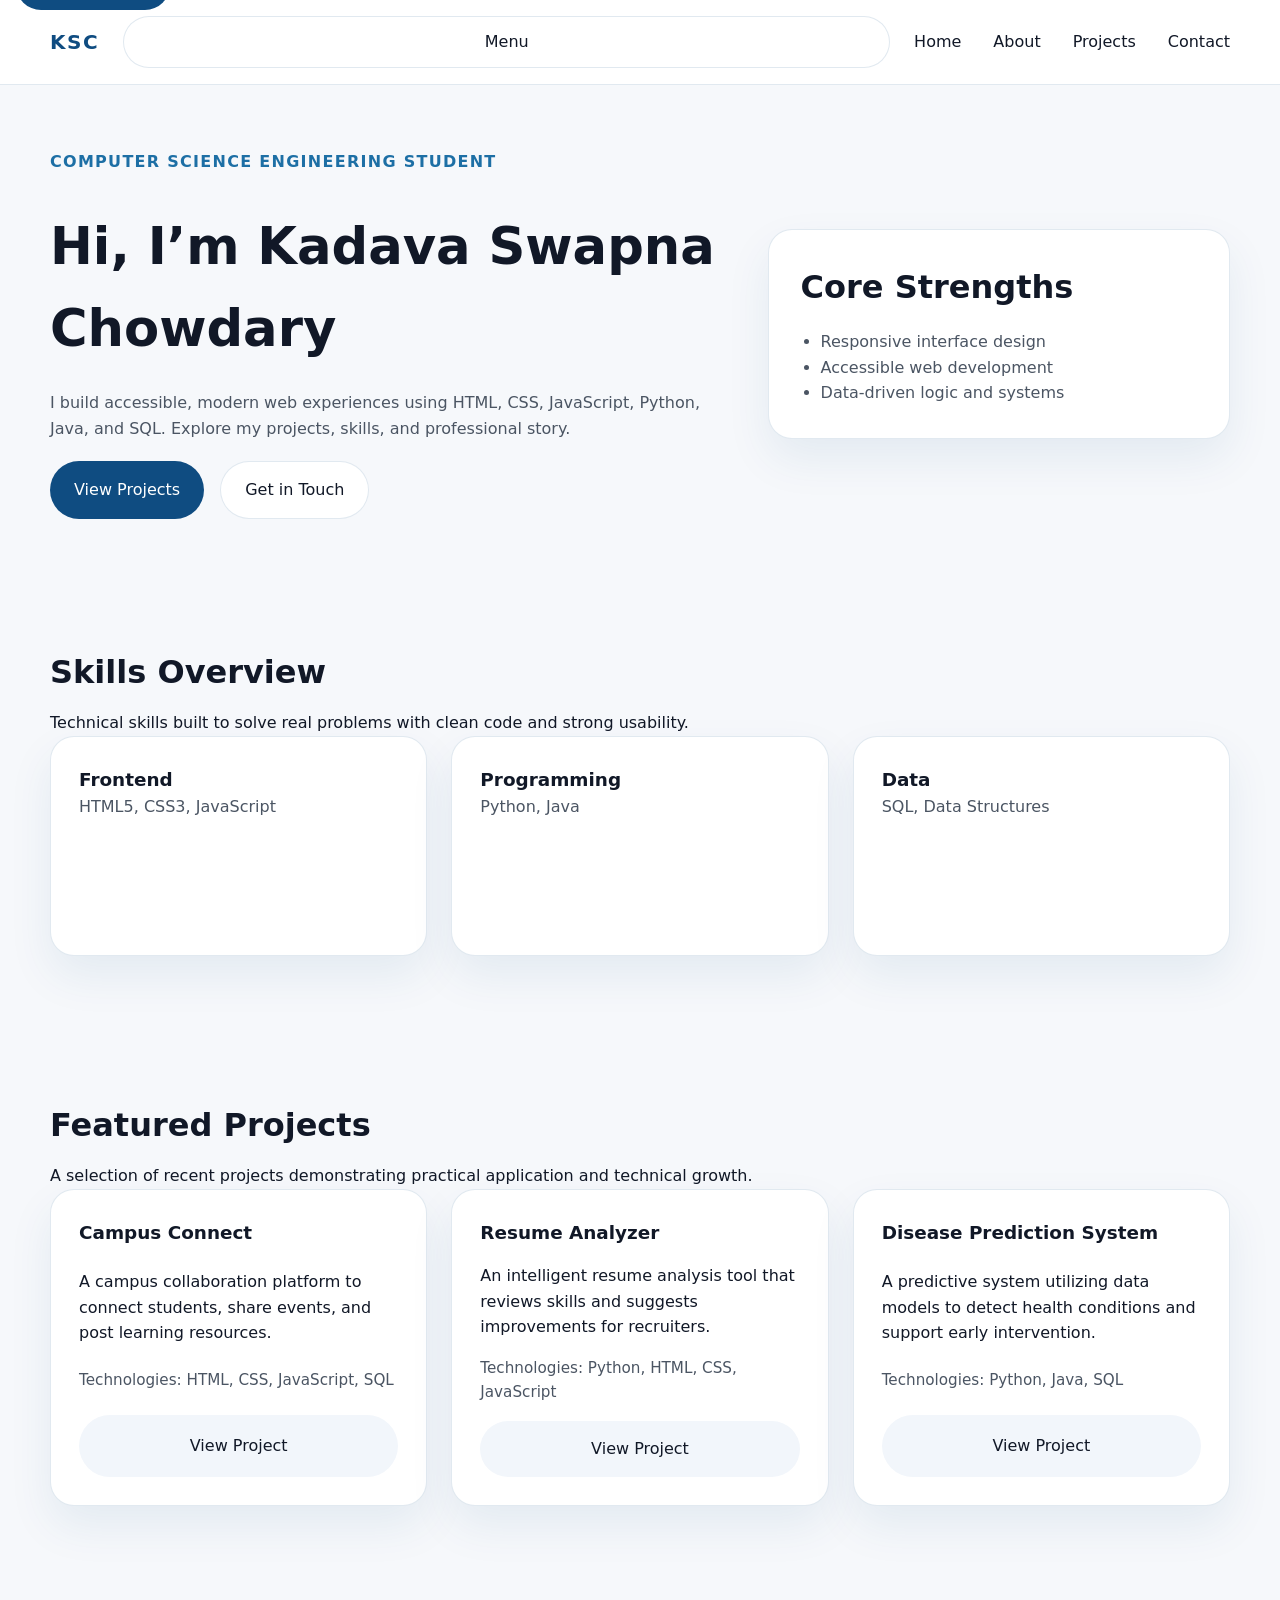
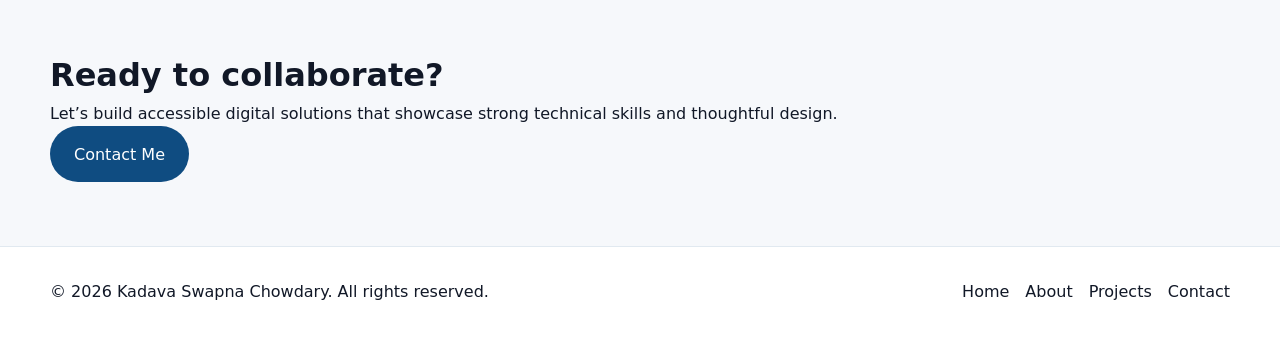
==== index.html @ 7ddf9c13 "Initial portfolio website" ====
<!DOCTYPE html>
<html lang="en">
<head>
  <meta charset="UTF-8">
  <meta http-equiv="X-UA-Compatible" content="IE=edge">
  <meta name="viewport" content="width=device-width, initial-scale=1.0">
  <meta name="description" content="Portfolio of Kadava Swapna Chowdary, a Computer Science Engineering student showcasing projects, skills, and contact information.">
  <meta name="keywords" content="Kadava Swapna Chowdary, portfolio, Computer Science, HTML, CSS, JavaScript, Python, Java, SQL, projects">
  <meta name="author" content="Kadava Swapna Chowdary">
  <meta property="og:title" content="Kadava Swapna Chowdary | Portfolio">
  <meta property="og:description" content="A modern portfolio for a Computer Science Engineering student showcasing skills, projects, and contact details.">
  <meta property="og:type" content="website">
  <meta property="og:url" content="./index.html">
  <meta property="og:image" content="./images/portfolio-preview.png">
  <title>Kadava Swapna Chowdary | Portfolio</title>
  <link rel="stylesheet" href="css/style.css">
</head>
<body>
  <a class="skip-link" href="#main-content">Skip to content</a>
  <header class="site-header" role="banner">
    <div class="container header-inner">
      <a href="index.html" class="brand">KSC</a>
      <button class="nav-toggle" aria-controls="primary-navigation" aria-expanded="false">Menu</button>
      <nav class="primary-navigation" id="primary-navigation" role="navigation" aria-label="Primary">
        <ul class="nav-list">
          <li><a href="index.html">Home</a></li>
          <li><a href="about.html">About</a></li>
          <li><a href="projects.html">Projects</a></li>
          <li><a href="contact.html">Contact</a></li>
        </ul>
      </nav>
    </div>
  </header>
  <main id="main-content" class="site-main" role="main">
    <section class="hero section-hero" aria-labelledby="hero-heading">
      <div class="container hero-grid">
        <div class="hero-copy">
          <p class="eyebrow">Computer Science Engineering Student</p>
          <h1 id="hero-heading">Hi, I’m <span>Kadava Swapna Chowdary</span></h1>
          <p class="hero-text">I build accessible, modern web experiences using HTML, CSS, JavaScript, Python, Java, and SQL. Explore my projects, skills, and professional story.</p>
          <div class="hero-actions">
            <a class="button button-primary" href="projects.html">View Projects</a>
            <a class="button button-secondary" href="contact.html">Get in Touch</a>
          </div>
        </div>
        <div class="hero-card" aria-label="Introduction card">
          <div class="hero-card-content">
            <h2>Core Strengths</h2>
            <ul>
              <li>Responsive interface design</li>
              <li>Accessible web development</li>
              <li>Data-driven logic and systems</li>
            </ul>
          </div>
        </div>
      </div>
    </section>
    <section class="skills-overview section-skills" aria-labelledby="skills-heading">
      <div class="container">
        <div class="section-header">
          <h2 id="skills-heading">Skills Overview</h2>
          <p>Technical skills built to solve real problems with clean code and strong usability.</p>
        </div>
        <div class="skills-grid">
          <article class="skill-card">
            <h3>Frontend</h3>
            <p>HTML5, CSS3, JavaScript</p>
          </article>
          <article class="skill-card">
            <h3>Programming</h3>
            <p>Python, Java</p>
          </article>
          <article class="skill-card">
            <h3>Data</h3>
            <p>SQL, Data Structures</p>
          </article>
        </div>
      </div>
    </section>
    <section class="featured-projects section-projects" aria-labelledby="featured-projects-heading">
      <div class="container">
        <div class="section-header">
          <h2 id="featured-projects-heading">Featured Projects</h2>
          <p>A selection of recent projects demonstrating practical application and technical growth.</p>
        </div>
        <div class="project-grid">
          <article class="project-card">
            <h3>Campus Connect</h3>
            <p>A campus collaboration platform to connect students, share events, and post learning resources.</p>
            <p class="project-tech">Technologies: HTML, CSS, JavaScript, SQL</p>
            <a class="button button-tertiary" href="projects.html#campus-connect">View Project</a>
          </article>
          <article class="project-card">
            <h3>Resume Analyzer</h3>
            <p>An intelligent resume analysis tool that reviews skills and suggests improvements for recruiters.</p>
            <p class="project-tech">Technologies: Python, HTML, CSS, JavaScript</p>
            <a class="button button-tertiary" href="projects.html#resume-analyzer">View Project</a>
          </article>
          <article class="project-card">
            <h3>Disease Prediction System</h3>
            <p>A predictive system utilizing data models to detect health conditions and support early intervention.</p>
            <p class="project-tech">Technologies: Python, Java, SQL</p>
            <a class="button button-tertiary" href="projects.html#disease-prediction-system">View Project</a>
          </article>
        </div>
      </div>
    </section>
    <section class="cta section-cta" aria-labelledby="cta-heading">
      <div class="container cta-panel">
        <h2 id="cta-heading">Ready to collaborate?</h2>
        <p>Let’s build accessible digital solutions that showcase strong technical skills and thoughtful design.</p>
        <a class="button button-primary" href="contact.html">Contact Me</a>
      </div>
    </section>
  </main>
  <footer class="site-footer" role="contentinfo">
    <div class="container footer-inner">
      <p>© 2026 Kadava Swapna Chowdary. All rights reserved.</p>
      <nav aria-label="Footer">
        <ul class="footer-list">
          <li><a href="index.html">Home</a></li>
          <li><a href="about.html">About</a></li>
          <li><a href="projects.html">Projects</a></li>
          <li><a href="contact.html">Contact</a></li>
        </ul>
      </nav>
    </div>
  </footer>
  <script>
    const navToggle = document.querySelector('.nav-toggle');
    const nav = document.querySelector('.primary-navigation');
    navToggle.addEventListener('click', () => {
      const expanded = navToggle.getAttribute('aria-expanded') === 'true';
      navToggle.setAttribute('aria-expanded', String(!expanded));
      nav.classList.toggle('nav-open');
    });
  </script>
</body>
</html>
---- css/style.css ----
:root {
  --bg: #f6f8fb;
  --surface: #ffffff;
  --surface-strong: #e9eff6;
  --surface-muted: #f2f6fb;
  --text: #111827;
  --text-muted: #4b5563;
  --primary: #0f4c81;
  --primary-soft: #dbe8f7;
  --secondary: #1d6fa5;
  --accent: #ef8354;
  --border: rgba(15, 76, 129, 0.12);
  --shadow: 0 20px 45px rgba(15, 76, 129, 0.08);
  --radius: 24px;
}

* {
  box-sizing: border-box;
}

html {
  scroll-behavior: smooth;
}

body {
  margin: 0;
  font-family: Inter, system-ui, -apple-system, BlinkMacSystemFont, 'Segoe UI', sans-serif;
  background-color: var(--bg);
  color: var(--text);
  line-height: 1.6;
}

a {
  color: var(--primary);
  text-decoration: none;
}

a:hover,
button:hover {
  opacity: 0.92;
}

button,
a.button {
  font: inherit;
}

img {
  max-width: 100%;
  display: block;
}

.skip-link {
  position: absolute;
  top: -40px;
  left: 1rem;
  background: var(--primary);
  color: #ffffff;
  padding: 0.75rem 1rem;
  border-radius: 999px;
  z-index: 1000;
  transition: top 0.2s ease-in-out;
}

.skip-link:focus {
  top: 1rem;
}

.container {
  width: min(1080px, calc(100% - 2rem));
  margin: 0 auto;
}

.header-inner,
.footer-inner,
.hero-grid,
.about-grid,
.skills-grid,
.project-grid,
.certification-grid,
.form-grid {
  display: grid;
  gap: 1.5rem;
}

.site-header {
  background-color: var(--surface);
  border-bottom: 1px solid var(--border);
  position: sticky;
  top: 0;
  z-index: 20;
}

.header-inner {
  grid-template-columns: auto minmax(0, 1fr);
  align-items: center;
  padding: 1rem 0;
}

.brand {
  font-size: 1.25rem;
  font-weight: 700;
  letter-spacing: 0.08em;
}

.nav-toggle {
  display: inline-flex;
  align-items: center;
  justify-content: center;
  border: 1px solid var(--border);
  background: var(--surface);
  color: var(--text);
  padding: 0.75rem 1rem;
  border-radius: 999px;
  cursor: pointer;
}

.primary-navigation {
  display: none;
}

.nav-open {
  display: block;
}

.nav-list {
  list-style: none;
  margin: 0;
  padding: 0;
  display: grid;
  gap: 1rem;
}

.nav-list a,
.footer-list a {
  display: inline-flex;
  align-items: center;
  color: var(--text);
  padding: 0.5rem 0;
}

.section-header {
  display: grid;
  gap: 0.75rem;
}

.eyebrow {
  color: var(--secondary);
  font-weight: 700;
  letter-spacing: 0.08em;
  text-transform: uppercase;
  margin: 0 0 0.75rem;
}

h1,
h2,
h3 {
  margin: 0;
}

h1 {
  font-size: clamp(2rem, 4vw, 3.5rem);
}

h2 {
  font-size: clamp(1.5rem, 2.5vw, 2rem);
}

h3 {
  font-size: 1.15rem;
}

p {
  margin: 0;
}

.section-hero,
.section-about,
.section-skills,
.section-projects,
.section-contact,
.section-cta,
.section-certifications {
  padding: 4rem 0;
}

.hero-grid {
  grid-template-columns: 1fr;
}

.hero-copy {
  display: grid;
  gap: 1.25rem;
}

.hero-card {
  background: var(--surface);
  border: 1px solid var(--border);
  border-radius: var(--radius);
  padding: 2rem;
  box-shadow: var(--shadow);
}

.hero-card-content h2 {
  margin-bottom: 1rem;
}

.hero-card-content ul {
  list-style: disc;
  padding-left: 1.25rem;
  margin: 0;
  color: var(--text-muted);
}

.hero-text,
.project-tech,
.about-copy p,
.skill-card p,
.cert-card p,
.form-group label {
  color: var(--text-muted);
}

.hero-actions {
  display: flex;
  flex-wrap: wrap;
  gap: 1rem;
}

.button {
  display: inline-flex;
  align-items: center;
  justify-content: center;
  padding: 0.95rem 1.5rem;
  border-radius: 999px;
  border: none;
  text-decoration: none;
  cursor: pointer;
  transition: transform 0.18s ease, box-shadow 0.18s ease;
}

.button:focus-visible,
input:focus,
textarea:focus,
.nav-toggle:focus {
  outline: 3px solid var(--accent);
  outline-offset: 3px;
}

.button-primary {
  background: var(--primary);
  color: #ffffff;
}

.button-secondary {
  background: var(--surface);
  color: var(--text);
  border: 1px solid var(--border);
}

.button-tertiary {
  background: var(--surface-muted);
  color: var(--text);
}

.button:hover {
  transform: translateY(-1px);
}

.skills-grid,
.project-grid,
.certification-grid {
  grid-template-columns: 1fr;
}

.skill-card,
.project-card,
.cert-card,
.form-panel,
.card {
  background: var(--surface);
  border: 1px solid var(--border);
  border-radius: var(--radius);
  padding: 1.75rem;
  box-shadow: var(--shadow);
}

.project-card {
  display: grid;
  gap: 1rem;
}

.project-tech {
  font-size: 0.95rem;
}

.section-projects .project-grid {
  gap: 1.5rem;
}

.project-aside {
  padding: 2rem 0 0;
}

.aside-card {
  display: grid;
  gap: 1.5rem;
}

.certification-grid {
  display: grid;
}

.form-panel {
  max-width: 720px;
  margin: 0 auto;
}

.form-grid {
  display: grid;
  gap: 1.5rem;
}

.form-group {
  display: grid;
  gap: 0.5rem;
}

.form-group input,
.form-group textarea {
  width: 100%;
  border: 1px solid var(--border);
  border-radius: 16px;
  padding: 0.95rem 1rem;
  background: var(--surface-muted);
  color: var(--text);
}

.full-width {
  grid-column: 1 / -1;
}

.site-footer {
  background: var(--surface);
  border-top: 1px solid var(--border);
}

.footer-inner {
  display: grid;
  grid-template-columns: 1fr;
  gap: 1rem;
  align-items: center;
  padding: 1.5rem 0;
}

.footer-list {
  list-style: none;
  margin: 0;
  padding: 0;
  display: flex;
  flex-wrap: wrap;
  gap: 1rem;
}

.visually-hidden {
  position: absolute;
  width: 1px;
  height: 1px;
  margin: -1px;
  padding: 0;
  overflow: hidden;
  clip: rect(0 0 0 0);
  white-space: nowrap;
  border: 0;
}

@media (min-width: 640px) {
  .hero-grid {
    grid-template-columns: 1.2fr 0.8fr;
    align-items: center;
  }

  .header-inner {
    grid-template-columns: auto 1fr auto;
  }

  .primary-navigation {
    display: block;
  }

  .nav-list {
    grid-auto-flow: column;
    justify-content: end;
    gap: 2rem;
  }

  .projects-hero,
  .contact-hero {
    text-align: center;
  }

  .about-grid {
    grid-template-columns: 2fr 1fr;
    align-items: start;
  }

  .skills-grid,
  .project-grid,
  .certification-grid {
    grid-template-columns: repeat(2, minmax(0, 1fr));
  }

  .project-card,
  .skill-card,
  .cert-card {
    min-height: 220px;
  }
}

@media (min-width: 900px) {
  .container {
    width: min(1180px, calc(100% - 4rem));
  }

  .section-about,
  .section-projects,
  .section-contact {
    padding: 5rem 0;
  }

  .project-grid,
  .skills-grid,
  .certification-grid {
    grid-template-columns: repeat(3, minmax(0, 1fr));
  }

  .about-grid {
    grid-template-columns: 1.5fr 1fr;
  }

  .form-grid {
    grid-template-columns: repeat(2, minmax(0, 1fr));
  }

  .full-width {
    grid-column: 1 / -1;
  }

  .footer-inner {
    grid-template-columns: 1fr auto;
  }
}

@media (prefers-reduced-motion: reduce) {
  *, *::before, *::after {
    animation-duration: 0.01ms !important;
    animation-iteration-count: 1 !important;
    transition-duration: 0.01ms !important;
    scroll-behavior: auto !important;
  }
}
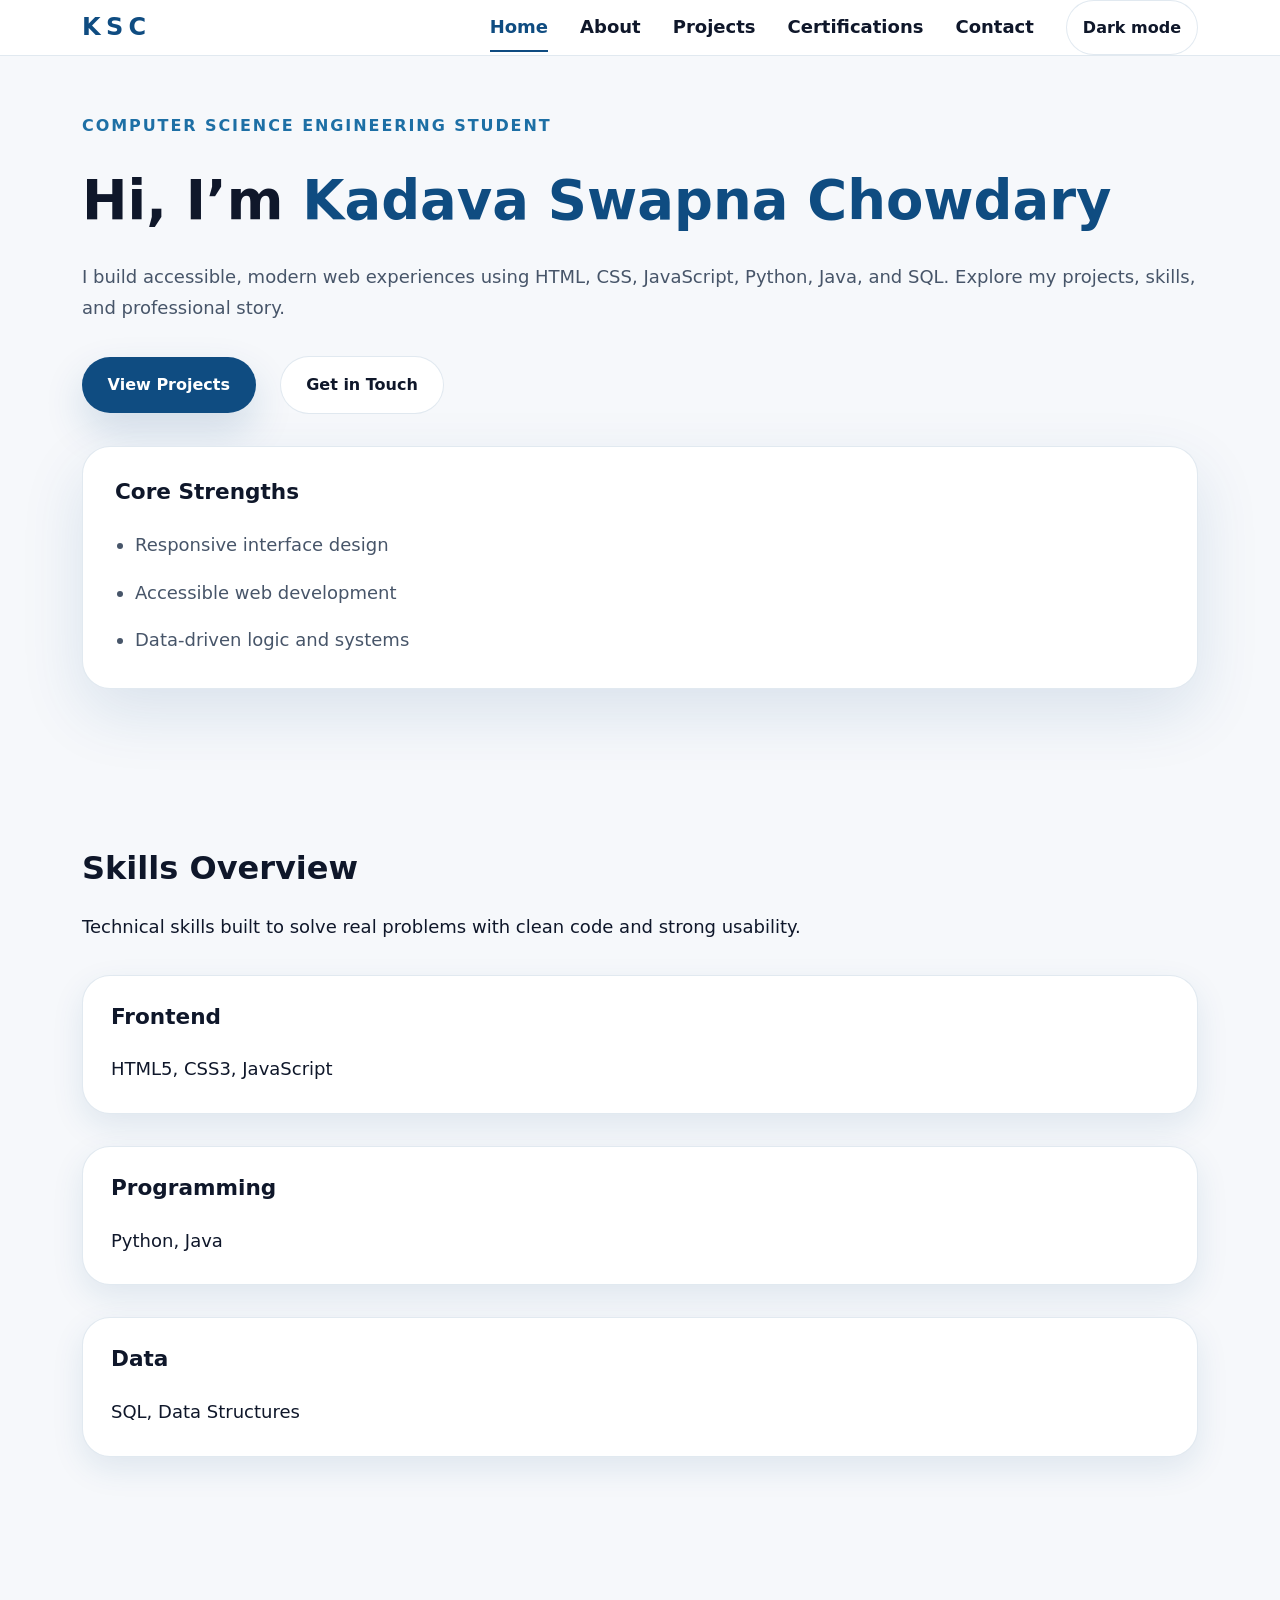
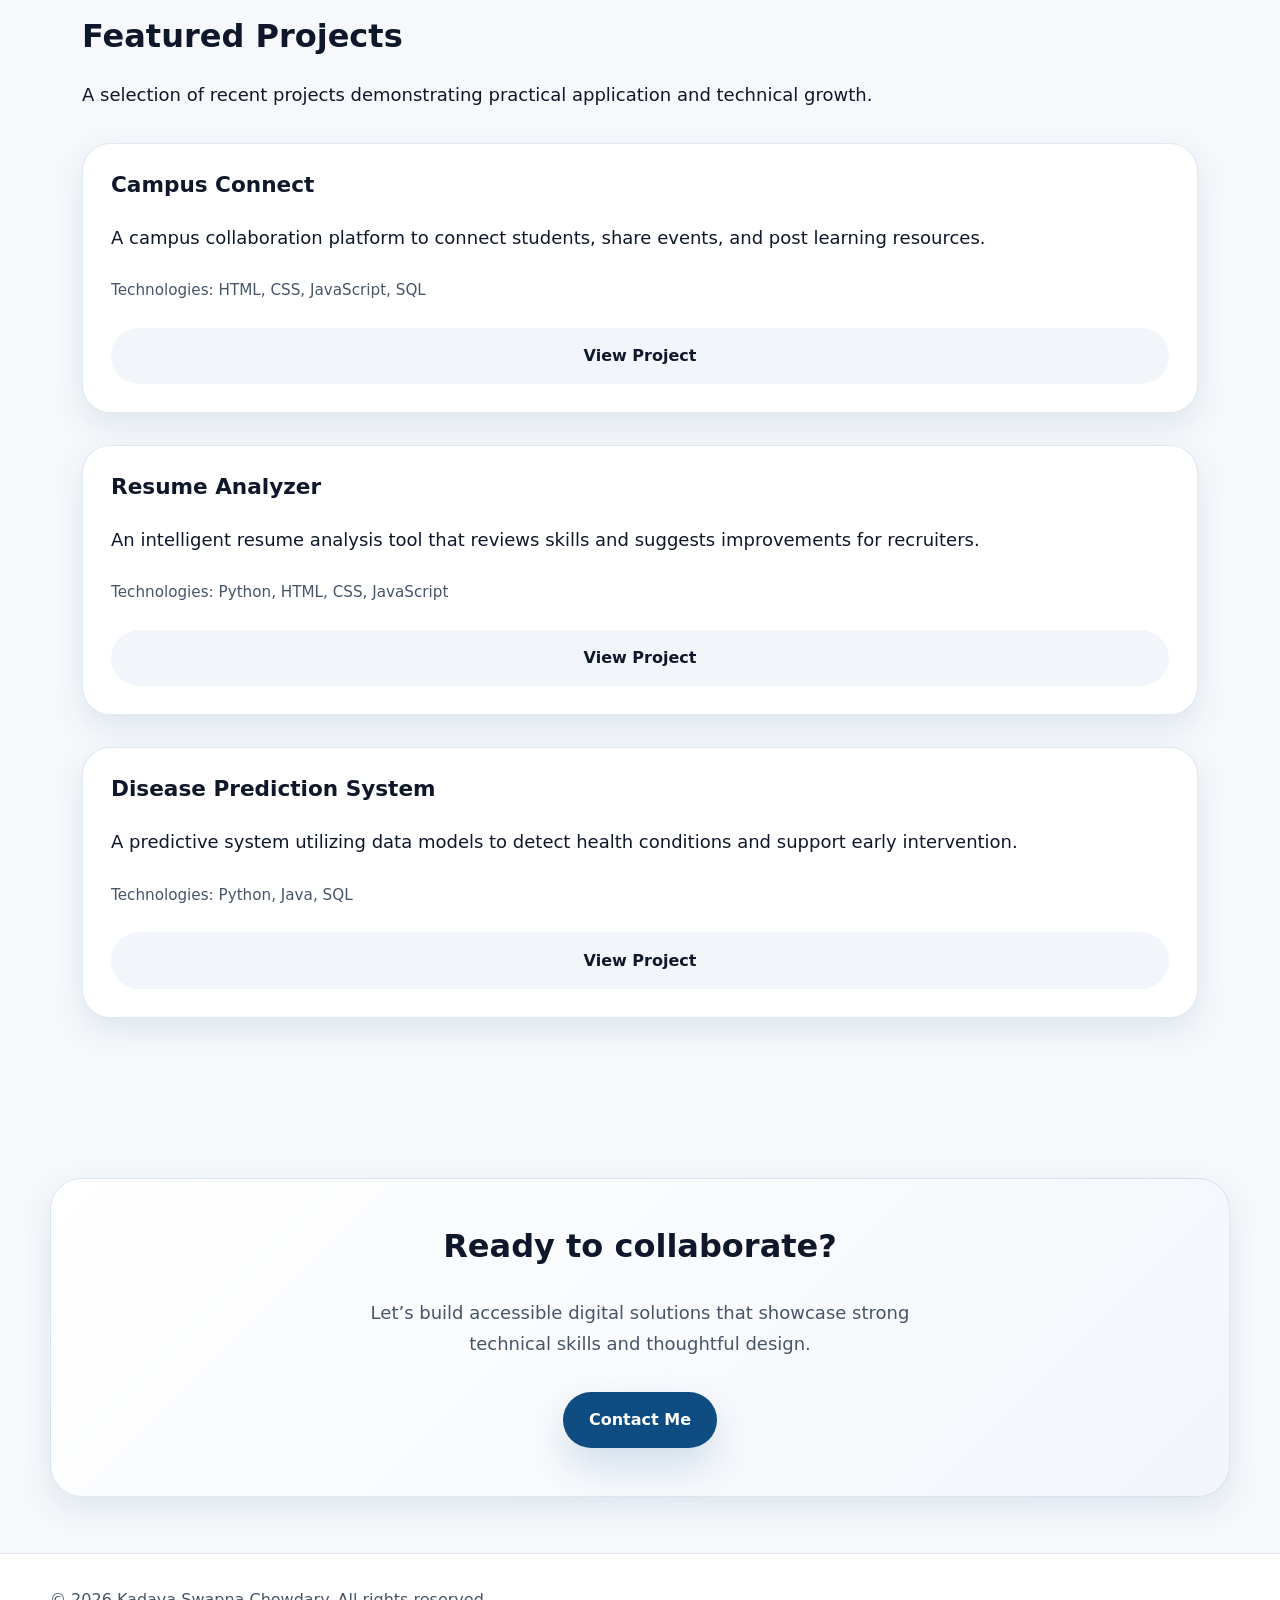
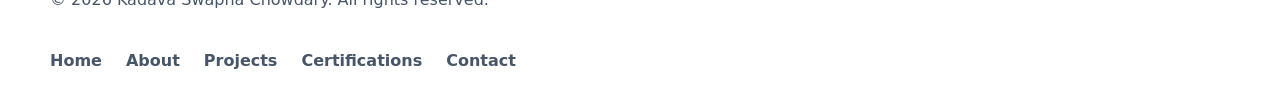
==== commit d8d0d650: "commit" ====
--- a/index.html
+++ b/index.html
@@ -15,18 +15,22 @@
   <title>Kadava Swapna Chowdary | Portfolio</title>
   <link rel="stylesheet" href="css/style.css">
 </head>
-<body>
+<body data-theme="light">
   <a class="skip-link" href="#main-content">Skip to content</a>
   <header class="site-header" role="banner">
     <div class="container header-inner">
       <a href="index.html" class="brand">KSC</a>
-      <button class="nav-toggle" aria-controls="primary-navigation" aria-expanded="false">Menu</button>
+      <div class="header-actions">
+        <button class="theme-toggle" id="theme-toggle" aria-label="Toggle color theme" aria-pressed="false">Dark mode</button>
+        <button class="nav-toggle" aria-controls="primary-navigation" aria-expanded="false" aria-label="Open navigation menu">Menu</button>
+      </div>
       <nav class="primary-navigation" id="primary-navigation" role="navigation" aria-label="Primary">
         <ul class="nav-list">
-          <li><a href="index.html">Home</a></li>
-          <li><a href="about.html">About</a></li>
-          <li><a href="projects.html">Projects</a></li>
-          <li><a href="contact.html">Contact</a></li>
+          <li><a class="nav-link active" href="index.html">Home</a></li>
+          <li><a class="nav-link" href="about.html">About</a></li>
+          <li><a class="nav-link" href="projects.html">Projects</a></li>
+          <li><a class="nav-link" href="certifications.html">Certifications</a></li>
+          <li><a class="nav-link" href="contact.html">Contact</a></li>
         </ul>
       </nav>
     </div>
@@ -121,6 +125,7 @@
           <li><a href="index.html">Home</a></li>
           <li><a href="about.html">About</a></li>
           <li><a href="projects.html">Projects</a></li>
+          <li><a href="certifications.html">Certifications</a></li>
           <li><a href="contact.html">Contact</a></li>
         </ul>
       </nav>
@@ -129,6 +134,28 @@
   <script>
     const navToggle = document.querySelector('.nav-toggle');
     const nav = document.querySelector('.primary-navigation');
+    const themeToggle = document.querySelector('#theme-toggle');
+
+    const savedTheme = localStorage.getItem('portfolio-theme');
+    const prefersDark = window.matchMedia('(prefers-color-scheme: dark)').matches;
+    const initialTheme = savedTheme || (prefersDark ? 'dark' : 'light');
+
+    document.body.dataset.theme = initialTheme;
+    updateThemeButton(initialTheme);
+
+    function updateThemeButton(theme) {
+      themeToggle.textContent = theme === 'dark' ? 'Light mode' : 'Dark mode';
+      themeToggle.setAttribute('aria-pressed', theme === 'dark');
+    }
+
+    themeToggle.addEventListener('click', () => {
+      const currentTheme = document.body.dataset.theme === 'dark' ? 'dark' : 'light';
+      const nextTheme = currentTheme === 'dark' ? 'light' : 'dark';
+      document.body.dataset.theme = nextTheme;
+      localStorage.setItem('portfolio-theme', nextTheme);
+      updateThemeButton(nextTheme);
+    });
+
     navToggle.addEventListener('click', () => {
       const expanded = navToggle.getAttribute('aria-expanded') === 'true';
       navToggle.setAttribute('aria-expanded', String(!expanded));
--- a/css/style.css
+++ b/css/style.css
@@ -1,18 +1,89 @@
 :root {
-  --bg: #f6f8fb;
-  --surface: #ffffff;
-  --surface-strong: #e9eff6;
+  /* Light Mode - Primary Colors */
+  --primary-color: #0f4c81;
+  --secondary-color: #1d6fa5;
+  --accent-color: #2a70ff;
+  
+  /* Light Mode - Background & Surface */
+  --background-color: #f6f8fb;
+  --surface-color: #ffffff;
   --surface-muted: #f2f6fb;
-  --text: #111827;
-  --text-muted: #4b5563;
-  --primary: #0f4c81;
-  --primary-soft: #dbe8f7;
-  --secondary: #1d6fa5;
-  --accent: #ef8354;
-  --border: rgba(15, 76, 129, 0.12);
-  --shadow: 0 20px 45px rgba(15, 76, 129, 0.08);
-  --radius: 24px;
-}
+  --surface-interactive: #eff5ff;
+  
+  /* Light Mode - Text */
+  --text-color: #0f172a;
+  --text-muted: #475569;
+  --text-light: #64748b;
+  
+  /* Light Mode - Borders & Shadows */
+  --border-color: rgba(15, 76, 129, 0.12);
+  --shadow-sm: 0 2px 8px rgba(15, 76, 129, 0.08);
+  --shadow-md: 0 12px 32px rgba(15, 76, 129, 0.1);
+  --shadow-lg: 0 24px 64px rgba(15, 76, 129, 0.12);
+  --shadow-xl: 0 32px 96px rgba(15, 76, 129, 0.15);
+  
+  /* Design System */
+  --radius: 28px;
+  --radius-lg: 32px;
+  --radius-md: 20px;
+  --radius-sm: 12px;
+  --radius-pill: 999px;
+  
+  /* Spacing Scale */
+  --space-xs: 0.5rem;
+  --space-sm: 1rem;
+  --space-md: 1.5rem;
+  --space-lg: 2rem;
+  --space-xl: 3rem;
+  --space-2xl: 4rem;
+  
+  /* Typography */
+  --font-size-sm: clamp(0.875rem, 1.5vw, 1rem);
+  --font-size-base: clamp(1rem, 1.8vw, 1.125rem);
+  --font-size-lg: clamp(1.15rem, 2vw, 1.5rem);
+  --line-height-tight: 1.2;
+  --line-height-normal: 1.6;
+  --line-height-relaxed: 1.75;
+  
+  /* Transitions */
+  --transition-fast: 0.15s ease;
+  --transition-base: 0.3s ease;
+  --transition-slow: 0.5s ease;
+  
+  /* Z-index Scale */
+  --z-dropdown: 100;
+  --z-sticky: 50;
+  --z-overlay: 999;
+}
+
+body[data-theme="dark"] {
+  /* Dark Mode - Primary Colors */
+  --primary-color: #8ab5ff;
+  --secondary-color: #6db7ff;
+  --accent-color: #5ba3ff;
+  
+  /* Dark Mode - Background & Surface */
+  --background-color: #060b16;
+  --surface-color: rgba(12, 18, 28, 0.96);
+  --surface-muted: rgba(23, 32, 47, 0.92);
+  --surface-interactive: rgba(30, 41, 59, 0.8);
+  
+  /* Dark Mode - Text */
+  --text-color: #eff5ff;
+  --text-muted: #94a3b8;
+  --text-light: #cbd5e1;
+  
+  /* Dark Mode - Borders & Shadows */
+  --border-color: rgba(148, 163, 184, 0.16);
+  --shadow-sm: 0 2px 8px rgba(0, 0, 0, 0.2);
+  --shadow-md: 0 12px 32px rgba(0, 0, 0, 0.3);
+  --shadow-lg: 0 28px 72px rgba(0, 0, 0, 0.42);
+  --shadow-xl: 0 32px 96px rgba(0, 0, 0, 0.5);
+}
+
+/* ================================================================
+   CORE LAYOUT & TYPOGRAPHY
+   ================================================================ */
 
 * {
   box-sizing: border-box;
@@ -22,156 +93,413 @@
   scroll-behavior: smooth;
 }
 
+/* Reduced motion support - Accessibility requirement */
+@media (prefers-reduced-motion: reduce) {
+  *,
+  *::before,
+  *::after {
+    animation-duration: 0.01ms !important;
+    animation-iteration-count: 1 !important;
+    transition-duration: 0.01ms !important;
+    scroll-behavior: auto !important;
+  }
+}
+
 body {
   margin: 0;
+  min-height: 100vh;
   font-family: Inter, system-ui, -apple-system, BlinkMacSystemFont, 'Segoe UI', sans-serif;
-  background-color: var(--bg);
-  color: var(--text);
-  line-height: 1.6;
+  background: var(--background-color);
+  color: var(--text-color);
+  line-height: var(--line-height-normal);
+  transition: background-color var(--transition-base), color var(--transition-base);
+  font-size: var(--font-size-base);
 }
 
 a {
-  color: var(--primary);
+  color: inherit;
   text-decoration: none;
-}
-
-a:hover,
-button:hover {
-  opacity: 0.92;
-}
-
-button,
-a.button {
+  transition: color var(--transition-base);
+}
+
+a:focus-visible {
+  outline: 3px solid var(--primary-color);
+  outline-offset: 2px;
+  border-radius: 2px;
+}
+
+button {
   font: inherit;
+  cursor: pointer;
 }
 
 img {
   max-width: 100%;
   display: block;
-}
-
+  height: auto;
+}
+
+/* Skip link for keyboard accessibility */
 .skip-link {
   position: absolute;
-  top: -40px;
-  left: 1rem;
-  background: var(--primary);
+  top: -3rem;
+  left: var(--space-sm);
+  background: var(--primary-color);
   color: #ffffff;
-  padding: 0.75rem 1rem;
-  border-radius: 999px;
-  z-index: 1000;
-  transition: top 0.2s ease-in-out;
+  padding: var(--space-xs) var(--space-sm);
+  border-radius: var(--radius-pill);
+  z-index: var(--z-overlay);
+  transition: top var(--transition-base);
+  font-weight: 600;
+  text-decoration: none;
 }
 
 .skip-link:focus {
-  top: 1rem;
-}
-
+  top: var(--space-sm);
+}
+
+/* Container - Responsive max-width with padding */
 .container {
-  width: min(1080px, calc(100% - 2rem));
+  width: min(1180px, calc(100% - 2rem));
   margin: 0 auto;
-}
-
-.header-inner,
-.footer-inner,
-.hero-grid,
-.about-grid,
-.skills-grid,
-.project-grid,
-.certification-grid,
-.form-grid {
-  display: grid;
-  gap: 1.5rem;
-}
+  padding: 0 var(--space-sm);
+}
+
+/* ================================================================
+   ANIMATIONS
+   ================================================================ */
+
+@keyframes fadeInUp {
+  from {
+    opacity: 0;
+    transform: translateY(20px);
+  }
+  to {
+    opacity: 1;
+    transform: translateY(0);
+  }
+}
+
+@keyframes slideInLeft {
+  from {
+    opacity: 0;
+    transform: translateX(-30px);
+  }
+  to {
+    opacity: 1;
+    transform: translateX(0);
+  }
+}
+
+@keyframes slideInRight {
+  from {
+    opacity: 0;
+    transform: translateX(30px);
+  }
+  to {
+    opacity: 1;
+    transform: translateX(0);
+  }
+}
+
+@keyframes pulse {
+  0%, 100% {
+    opacity: 1;
+  }
+  50% {
+    opacity: 0.5;
+  }
+}
+
+/* ================================================================
+   HEADER & NAVIGATION
+   ================================================================ */
 
 .site-header {
-  background-color: var(--surface);
-  border-bottom: 1px solid var(--border);
   position: sticky;
   top: 0;
-  z-index: 20;
+  z-index: var(--z-sticky);
+  background: rgba(255, 255, 255, 0.95);
+  border-bottom: 1px solid var(--border-color);
+  backdrop-filter: blur(18px);
+  transition: background-color var(--transition-base), border-color var(--transition-base);
+}
+
+body[data-theme="dark"] .site-header {
+  background: rgba(8, 14, 24, 0.95);
 }
 
 .header-inner {
-  grid-template-columns: auto minmax(0, 1fr);
+  display: grid;
+  grid-template-columns: auto 1fr;
+  grid-template-areas:
+    'brand actions'
+    'nav nav';
   align-items: center;
-  padding: 1rem 0;
+  gap: var(--space-md);
+  padding: var(--space-md) 0;
 }
 
 .brand {
-  font-size: 1.25rem;
-  font-weight: 700;
-  letter-spacing: 0.08em;
-}
-
+  grid-area: brand;
+  font-size: clamp(1.15rem, 2vw, 1.5rem);
+  font-weight: 900;
+  letter-spacing: 0.22em;
+  color: var(--primary-color);
+  transition: color var(--transition-base);
+}
+
+.brand:hover,
+.brand:focus-visible {
+  color: var(--secondary-color);
+}
+
+.header-actions {
+  grid-area: actions;
+  display: flex;
+  gap: var(--space-sm);
+  justify-content: flex-end;
+  align-items: center;
+}
+
+.theme-toggle,
 .nav-toggle {
-  display: inline-flex;
+  border: 1px solid var(--border-color);
+  background: var(--surface-color);
+  color: var(--text-color);
+  padding: 0.85rem 1rem;
+  border-radius: var(--radius-pill);
+  cursor: pointer;
+  transition: transform var(--transition-base), background-color var(--transition-base), color var(--transition-base), border-color var(--transition-base);
+  font-weight: 600;
+  font-size: var(--font-size-sm);
+  min-width: 44px;
+  min-height: 44px;
+  display: flex;
   align-items: center;
   justify-content: center;
-  border: 1px solid var(--border);
-  background: var(--surface);
-  color: var(--text);
-  padding: 0.75rem 1rem;
-  border-radius: 999px;
-  cursor: pointer;
+}
+
+.theme-toggle:hover,
+.nav-toggle:hover {
+  transform: translateY(-2px);
+  border-color: var(--primary-color);
+  background: var(--surface-interactive);
+}
+
+.theme-toggle:focus-visible,
+.nav-toggle:focus-visible {
+  outline: 3px solid var(--primary-color);
+  outline-offset: 2px;
+}
+
+.nav-toggle {
+  display: flex;
 }
 
 .primary-navigation {
-  display: none;
-}
-
-.nav-open {
-  display: block;
+  grid-area: nav;
 }
 
 .nav-list {
   list-style: none;
   margin: 0;
-  padding: 0;
-  display: grid;
-  gap: 1rem;
-}
-
-.nav-list a,
-.footer-list a {
-  display: inline-flex;
-  align-items: center;
-  color: var(--text);
-  padding: 0.5rem 0;
-}
+  padding: var(--space-md) 0 0;
+  display: grid;
+  gap: var(--space-md);
+}
+
+.nav-link {
+  color: var(--text-color);
+  font-weight: 600;
+  padding: var(--space-xs) 0;
+  font-size: var(--font-size-base);
+  position: relative;
+  transition: color var(--transition-base);
+  display: inline-block;
+}
+
+.nav-link::after {
+  content: '';
+  position: absolute;
+  bottom: -2px;
+  left: 0;
+  width: 0;
+  height: 2px;
+  background: var(--primary-color);
+  transition: width var(--transition-base);
+}
+
+.nav-link:hover::after,
+.nav-link.active::after {
+  width: 100%;
+}
+
+.nav-link.active,
+.nav-link:focus-visible {
+  color: var(--primary-color);
+}
+
+/* ================================================================
+   RESPONSIVE BREAKPOINTS
+   ================================================================ */
+
+/* Tablet Breakpoint (768px - 1023px) */
+@media (min-width: 768px) {
+  .container {
+    width: min(1180px, calc(100% - 3rem));
+    padding: 0 var(--space-md);
+  }
+
+  .header-inner {
+    grid-template-columns: auto 1fr auto;
+    grid-template-areas: 'brand nav actions';
+    gap: var(--space-lg);
+  }
+
+  .nav-toggle {
+    display: none !important;
+  }
+
+  .primary-navigation {
+    display: block !important;
+  }
+
+  .nav-list {
+    grid-auto-flow: column;
+    justify-content: end;
+    align-items: center;
+    padding: 0;
+    gap: var(--space-lg);
+  }
+
+  .hero-grid {
+    grid-template-columns: minmax(0, 1.4fr) minmax(280px, 1fr);
+    align-items: center;
+  }
+
+  .about-grid {
+    grid-template-columns: minmax(0, 2fr) minmax(300px, 1fr);
+    align-items: start;
+    gap: var(--space-xl);
+  }
+
+  .skills-grid,
+  .project-grid,
+  .certification-grid {
+    grid-template-columns: repeat(auto-fit, minmax(260px, 1fr));
+    gap: var(--space-lg);
+  }
+
+  .form-grid {
+    grid-template-columns: repeat(2, 1fr);
+  }
+
+  .section-hero,
+  .section-contact,
+  .section-about,
+  .section-projects {
+    padding: clamp(3rem, 10vw, 4.5rem) 0;
+  }
+}
+
+/* Desktop Breakpoint (1024px+) */
+@media (min-width: 1024px) {
+  .container {
+    width: min(1180px, calc(100% - 4rem));
+    padding: 0 var(--space-lg);
+  }
+
+  .site-main {
+    gap: var(--space-2xl);
+  }
+
+  .project-grid,
+  .skills-grid,
+  .certification-grid {
+    grid-template-columns: repeat(3, 1fr);
+    gap: var(--space-xl);
+  }
+
+  .about-grid {
+    grid-template-columns: 1.6fr 1fr;
+  }
+
+  .form-grid {
+    grid-template-columns: repeat(2, 1fr);
+  }
+
+  .footer-inner {
+    grid-template-columns: 1fr auto;
+    align-items: center;
+  }
+}
+
+/* ================================================================
+   TYPOGRAPHY
+   ================================================================ */
 
 .section-header {
   display: grid;
-  gap: 0.75rem;
+  gap: var(--space-md);
+  margin-bottom: var(--space-lg);
 }
 
 .eyebrow {
-  color: var(--secondary);
+  color: var(--secondary-color);
   font-weight: 700;
-  letter-spacing: 0.08em;
+  letter-spacing: 0.12em;
   text-transform: uppercase;
-  margin: 0 0 0.75rem;
+  margin: 0;
+  font-size: var(--font-size-sm);
 }
 
 h1,
 h2,
+h3,
+h4,
+h5,
+h6 {
+  margin: 0;
+  font-weight: 900;
+  color: var(--text-color);
+  line-height: var(--line-height-tight);
+}
+
+h1 {
+  font-size: clamp(2rem, 5vw, 3.4rem);
+  line-height: 1.05;
+}
+
+h2 {
+  font-size: clamp(1.5rem, 2.6vw, 2rem);
+}
+
 h3 {
-  margin: 0;
-}
-
-h1 {
-  font-size: clamp(2rem, 4vw, 3.5rem);
-}
-
-h2 {
-  font-size: clamp(1.5rem, 2.5vw, 2rem);
-}
-
-h3 {
-  font-size: 1.15rem;
+  font-size: clamp(1.05rem, 1.8vw, 1.35rem);
 }
 
 p {
   margin: 0;
+  line-height: var(--line-height-relaxed);
+}
+
+/* Text utility classes */
+.text-muted {
+  color: var(--text-muted);
+}
+
+.text-light {
+  color: var(--text-light);
+}
+
+/* ================================================================
+   MAIN LAYOUT
+   ================================================================ */
+
+.site-main {
+  display: grid;
+  gap: var(--space-xl);
 }
 
 .section-hero,
@@ -181,28 +509,54 @@
 .section-contact,
 .section-cta,
 .section-certifications {
-  padding: 4rem 0;
-}
+  padding: clamp(2rem, 8vw, 3.5rem) 0;
+}
+
+/* ================================================================
+   HERO SECTION - Using CSS Grid
+   ================================================================ */
 
 .hero-grid {
+  display: grid;
   grid-template-columns: 1fr;
+  gap: clamp(1.5rem, 4vw, 2rem);
+  align-items: center;
 }
 
 .hero-copy {
   display: grid;
-  gap: 1.25rem;
+  gap: var(--space-lg);
+}
+
+.hero-copy span {
+  color: var(--primary-color);
+  font-weight: 900;
+}
+
+.hero-text {
+  color: var(--text-muted);
+  font-size: var(--font-size-base);
+  line-height: var(--line-height-relaxed);
 }
 
 .hero-card {
-  background: var(--surface);
-  border: 1px solid var(--border);
+  background: var(--surface-color);
+  border: 1px solid var(--border-color);
   border-radius: var(--radius);
-  padding: 2rem;
-  box-shadow: var(--shadow);
+  padding: clamp(1.5rem, 4vw, 2rem);
+  box-shadow: var(--shadow-lg);
+  transition: transform var(--transition-base), box-shadow var(--transition-base), border-color var(--transition-base);
+}
+
+.hero-card:hover {
+  transform: translateY(-4px);
+  box-shadow: var(--shadow-xl);
+  border-color: var(--primary-color);
 }
 
 .hero-card-content h2 {
-  margin-bottom: 1rem;
+  margin-bottom: var(--space-md);
+  font-size: clamp(1.15rem, 2vw, 1.35rem);
 }
 
 .hero-card-content ul {
@@ -210,106 +564,178 @@
   padding-left: 1.25rem;
   margin: 0;
   color: var(--text-muted);
-}
-
-.hero-text,
-.project-tech,
-.about-copy p,
-.skill-card p,
-.cert-card p,
-.form-group label {
-  color: var(--text-muted);
+  display: grid;
+  gap: var(--space-sm);
+}
+
+.hero-card-content li {
+  line-height: var(--line-height-relaxed);
 }
 
 .hero-actions {
   display: flex;
   flex-wrap: wrap;
-  gap: 1rem;
-}
+  gap: var(--space-md);
+  align-items: center;
+}
+
+/* ================================================================
+   BUTTONS - Using Flexbox
+   ================================================================ */
 
 .button {
   display: inline-flex;
   align-items: center;
   justify-content: center;
-  padding: 0.95rem 1.5rem;
-  border-radius: 999px;
+  padding: clamp(0.85rem, 1.2vw, 1rem) clamp(1rem, 2vw, 1.75rem);
+  border-radius: var(--radius-pill);
   border: none;
-  text-decoration: none;
   cursor: pointer;
-  transition: transform 0.18s ease, box-shadow 0.18s ease;
-}
-
-.button:focus-visible,
-input:focus,
-textarea:focus,
-.nav-toggle:focus {
-  outline: 3px solid var(--accent);
-  outline-offset: 3px;
+  transition: transform var(--transition-base), box-shadow var(--transition-base), background-color var(--transition-base);
+  font-weight: 600;
+  font-size: var(--font-size-sm);
+  min-height: 44px;
+  white-space: nowrap;
 }
 
 .button-primary {
-  background: var(--primary);
+  background: var(--primary-color);
   color: #ffffff;
+  box-shadow: 0 18px 40px rgba(15, 76, 129, 0.16);
+}
+
+.button-primary:hover {
+  transform: translateY(-2px);
+  box-shadow: 0 24px 56px rgba(15, 76, 129, 0.24);
 }
 
 .button-secondary {
-  background: var(--surface);
-  color: var(--text);
-  border: 1px solid var(--border);
+  background: var(--surface-color);
+  color: var(--text-color);
+  border: 1px solid var(--border-color);
+}
+
+.button-secondary:hover {
+  background: var(--surface-interactive);
+  border-color: var(--primary-color);
 }
 
 .button-tertiary {
   background: var(--surface-muted);
-  color: var(--text);
-}
-
-.button:hover {
-  transform: translateY(-1px);
-}
-
-.skills-grid,
-.project-grid,
-.certification-grid {
-  grid-template-columns: 1fr;
-}
+  color: var(--text-color);
+}
+
+.button-tertiary:hover {
+  background: var(--surface-interactive);
+  transform: translateY(-2px);
+}
+
+.button:focus-visible {
+  outline: 3px solid var(--primary-color);
+  outline-offset: 2px;
+}
+
+/* ================================================================
+   CARDS & COMPONENTS - Using CSS Grid
+   ================================================================ */
 
 .skill-card,
 .project-card,
 .cert-card,
 .form-panel,
 .card {
-  background: var(--surface);
-  border: 1px solid var(--border);
+  background: var(--surface-color);
+  border: 1px solid var(--border-color);
   border-radius: var(--radius);
-  padding: 1.75rem;
-  box-shadow: var(--shadow);
+  padding: clamp(1.25rem, 3vw, 1.75rem);
+  box-shadow: var(--shadow-md);
+  transition: transform var(--transition-base), box-shadow var(--transition-base), border-color var(--transition-base);
+}
+
+.skill-card,
+.project-card,
+.cert-card {
+  display: grid;
+  gap: var(--space-md);
+}
+
+.skill-card:hover,
+.cert-card:hover {
+  transform: translateY(-4px);
+  box-shadow: var(--shadow-lg);
+  border-color: var(--primary-color);
 }
 
 .project-card {
-  display: grid;
-  gap: 1rem;
+  transition: transform var(--transition-base), box-shadow var(--transition-base);
+}
+
+.project-card:hover {
+  transform: translateY(-6px);
+  box-shadow: var(--shadow-xl);
+  border-color: var(--primary-color);
 }
 
 .project-tech {
   font-size: 0.95rem;
+  color: var(--text-muted);
+}
+
+.card {
+  display: grid;
+  gap: var(--space-md);
+}
+
+.card h2 {
+  margin-bottom: 0;
+}
+
+.card ul {
+  list-style: disc;
+  padding-left: 1.25rem;
+  margin: 0;
+  display: grid;
+  gap: var(--space-sm);
+}
+
+/* ================================================================
+   GRID SECTIONS
+   ================================================================ */
+
+.skills-grid,
+.project-grid,
+.certification-grid {
+  display: grid;
+  grid-template-columns: 1fr;
+  gap: var(--space-lg);
+}
+
+.about-grid {
+  display: grid;
+  grid-template-columns: 1fr;
+  gap: var(--space-xl);
 }
 
 .section-projects .project-grid {
-  gap: 1.5rem;
+  gap: var(--space-lg);
 }
 
 .project-aside {
-  padding: 2rem 0 0;
+  padding: var(--space-xl) 0 0;
 }
 
 .aside-card {
   display: grid;
-  gap: 1.5rem;
+  gap: var(--space-lg);
 }
 
 .certification-grid {
   display: grid;
 }
+
+/* ================================================================
+   FORMS - Using CSS Grid & Flexbox
+   ================================================================ */
 
 .form-panel {
   max-width: 720px;
@@ -318,39 +744,444 @@
 
 .form-grid {
   display: grid;
-  gap: 1.5rem;
+  gap: var(--space-lg);
+  margin-bottom: var(--space-lg);
 }
 
 .form-group {
   display: grid;
-  gap: 0.5rem;
+  gap: var(--space-sm);
+}
+
+.form-group label {
+  color: var(--text-muted);
+  font-weight: 600;
+  font-size: var(--font-size-sm);
 }
 
 .form-group input,
 .form-group textarea {
   width: 100%;
-  border: 1px solid var(--border);
-  border-radius: 16px;
-  padding: 0.95rem 1rem;
+  border: 1px solid var(--border-color);
+  border-radius: var(--radius-md);
+  padding: 1rem 1.125rem;
   background: var(--surface-muted);
-  color: var(--text);
+  color: var(--text-color);
+  font-family: inherit;
+  font-size: var(--font-size-base);
+  transition: border-color var(--transition-base), box-shadow var(--transition-base), background-color var(--transition-base);
+  min-height: 44px;
+}
+
+.form-group input::placeholder,
+.form-group textarea::placeholder {
+  color: var(--text-light);
+}
+
+.form-group input:hover,
+.form-group textarea:hover {
+  border-color: var(--primary-color);
+}
+
+.form-group input:focus,
+.form-group textarea:focus {
+  border-color: var(--primary-color);
+  box-shadow: 0 0 0 4px rgba(15, 76, 129, 0.12);
+  background: var(--surface-color);
+  outline: none;
+}
+
+.form-group input:invalid,
+.form-group textarea:invalid {
+  border-color: #ef4444;
+}
+
+.form-group textarea {
+  min-height: 10rem;
+  resize: vertical;
 }
 
 .full-width {
   grid-column: 1 / -1;
 }
 
+/* ================================================================
+   CERTIFICATIONS SECTION - Using CSS Grid
+   ================================================================ */
+
+.section-certifications {
+  padding: clamp(2rem, 8vw, 3.5rem) 0;
+}
+
+.certifications-container {
+  display: grid;
+  gap: var(--space-2xl);
+}
+
+.cert-category {
+  display: grid;
+  gap: var(--space-lg);
+}
+
+.cert-category-title {
+  font-size: clamp(1.25rem, 2.2vw, 1.6rem);
+  font-weight: 900;
+  color: var(--primary-color);
+  padding-bottom: var(--space-md);
+  border-bottom: 2px solid var(--primary-color);
+  display: flex;
+  align-items: center;
+  gap: var(--space-md);
+}
+
+.cert-category-icon {
+  font-size: 1.8em;
+}
+
+.certification-grid {
+  display: grid;
+  grid-template-columns: 1fr;
+  gap: var(--space-lg);
+}
+
+.cert-card {
+  background: var(--surface-color);
+  border: 1px solid var(--border-color);
+  border-radius: var(--radius);
+  padding: clamp(1.5rem, 3vw, 2rem);
+  box-shadow: var(--shadow-md);
+  transition: all var(--transition-base);
+  display: grid;
+  grid-template-columns: auto 1fr;
+  gap: var(--space-md);
+  align-items: start;
+  position: relative;
+  overflow: hidden;
+}
+
+.cert-card::before {
+  content: '';
+  position: absolute;
+  top: 0;
+  left: 0;
+  right: 0;
+  height: 4px;
+  background: linear-gradient(90deg, var(--primary-color), var(--secondary-color), var(--accent-color));
+  transform: scaleX(0);
+  transform-origin: left;
+  transition: transform var(--transition-base);
+}
+
+.cert-card:hover {
+  transform: translateY(-4px);
+  box-shadow: var(--shadow-lg);
+  border-color: var(--primary-color);
+}
+
+.cert-card:hover::before {
+  transform: scaleX(1);
+}
+
+.cert-card:focus-within {
+  border-color: var(--primary-color);
+  box-shadow: 0 0 0 4px rgba(15, 76, 129, 0.12);
+}
+
+.cert-icon {
+  display: flex;
+  align-items: center;
+  justify-content: center;
+  width: 56px;
+  height: 56px;
+  background: linear-gradient(135deg, var(--surface-muted), var(--surface-interactive));
+  border-radius: var(--radius-md);
+  font-size: 1.8em;
+  flex-shrink: 0;
+  transition: all var(--transition-base);
+}
+
+.cert-card:hover .cert-icon {
+  background: linear-gradient(135deg, var(--primary-color), var(--secondary-color));
+  color: #ffffff;
+  transform: scale(1.1);
+}
+
+.cert-content {
+  display: grid;
+  gap: var(--space-sm);
+  min-width: 0;
+}
+
+.cert-title {
+  font-size: clamp(1.05rem, 1.8vw, 1.25rem);
+  font-weight: 800;
+  color: var(--text-color);
+  margin: 0;
+  line-height: var(--line-height-tight);
+}
+
+.cert-issuer {
+  display: flex;
+  align-items: center;
+  gap: var(--space-xs);
+  font-weight: 600;
+  color: var(--primary-color);
+  font-size: var(--font-size-sm);
+}
+
+.cert-issuer::before {
+  content: '◆';
+  font-size: 0.6em;
+}
+
+.cert-description {
+  color: var(--text-muted);
+  font-size: var(--font-size-sm);
+  line-height: var(--line-height-relaxed);
+  margin: 0;
+}
+
+.cert-category-badge {
+  display: inline-flex;
+  align-items: center;
+  padding: 0.35rem 0.75rem;
+  background: linear-gradient(135deg, var(--surface-interactive), var(--surface-muted));
+  border: 1px solid var(--primary-color);
+  border-radius: var(--radius-pill);
+  font-size: 0.75rem;
+  font-weight: 700;
+  color: var(--primary-color);
+  text-transform: uppercase;
+  letter-spacing: 0.05em;
+  transition: all var(--transition-base);
+  white-space: nowrap;
+}
+
+.cert-card:hover .cert-category-badge {
+  background: var(--primary-color);
+  color: #ffffff;
+}
+
+.cert-actions {
+  grid-column: 1 / -1;
+  display: flex;
+  gap: var(--space-sm);
+  flex-wrap: wrap;
+}
+
+.cert-badge {
+  display: inline-flex;
+  align-items: center;
+  gap: var(--space-xs);
+  padding: 0.4rem 0.75rem;
+  background: var(--surface-muted);
+  border: 1px solid var(--border-color);
+  border-radius: var(--radius-pill);
+  font-size: 0.8rem;
+  font-weight: 600;
+  color: var(--text-color);
+}
+
+.cert-badge.verified {
+  background: rgba(34, 197, 94, 0.1);
+  border-color: rgba(34, 197, 94, 0.3);
+  color: #16a34a;
+}
+
+.cert-badge::before {
+  content: '✓';
+  font-weight: bold;
+}
+
+.view-credential-btn {
+  display: inline-flex;
+  align-items: center;
+  justify-content: center;
+  gap: var(--space-xs);
+  padding: 0.6rem 1.2rem;
+  background: var(--primary-color);
+  color: #ffffff;
+  border: none;
+  border-radius: var(--radius-pill);
+  font-size: var(--font-size-sm);
+  font-weight: 600;
+  cursor: pointer;
+  transition: all var(--transition-base);
+  min-height: 40px;
+  white-space: nowrap;
+  text-decoration: none;
+  display: inline-flex;
+}
+
+.view-credential-btn::after {
+  content: '→';
+  transition: transform var(--transition-base);
+}
+
+.view-credential-btn:hover {
+  transform: translateY(-2px);
+  box-shadow: 0 8px 20px rgba(15, 76, 129, 0.24);
+  background: var(--secondary-color);
+}
+
+.view-credential-btn:hover::after {
+  transform: translateX(4px);
+}
+
+.view-credential-btn:focus-visible {
+  outline: 3px solid var(--primary-color);
+  outline-offset: 2px;
+}
+
+.view-credential-btn:disabled {
+  opacity: 0.5;
+  cursor: not-allowed;
+  transform: none;
+}
+
+.cert-placeholder {
+  text-align: center;
+  padding: var(--space-xl);
+  background: var(--surface-muted);
+  border: 2px dashed var(--border-color);
+  border-radius: var(--radius-md);
+  color: var(--text-muted);
+}
+
+.cert-placeholder-icon {
+  font-size: 2.5em;
+  margin-bottom: var(--space-md);
+}
+
+.cert-placeholder p {
+  margin: 0;
+  font-size: var(--font-size-sm);
+}
+
+/* Dark mode adjustments for certification cards */
+body[data-theme="dark"] .cert-card {
+  border-color: rgba(148, 163, 184, 0.2);
+}
+
+body[data-theme="dark"] .cert-icon {
+  background: linear-gradient(135deg, rgba(23, 32, 47, 0.92), rgba(30, 41, 59, 0.8));
+}
+
+body[data-theme="dark"] .cert-card:hover .cert-icon {
+  background: linear-gradient(135deg, rgba(109, 183, 255, 0.3), rgba(91, 163, 255, 0.3));
+  color: #8ab5ff;
+}
+
+body[data-theme="dark"] .cert-badge {
+  background: rgba(30, 41, 59, 0.8);
+  border-color: rgba(148, 163, 184, 0.2);
+}
+
+body[data-theme="dark"] .cert-badge.verified {
+  background: rgba(34, 197, 94, 0.15);
+  border-color: rgba(34, 197, 94, 0.4);
+  color: #4ade80;
+}
+
+/* Responsive adjustments for certification cards */
+@media (min-width: 768px) {
+  .certification-grid {
+    grid-template-columns: repeat(auto-fit, minmax(260px, 1fr));
+    gap: var(--space-lg);
+  }
+
+  .cert-card {
+    grid-template-columns: 1fr;
+    gap: var(--space-md);
+  }
+
+  .cert-card {
+    padding: clamp(1.5rem, 3vw, 2rem);
+  }
+}
+
+@media (min-width: 1024px) {
+  .certification-grid {
+    grid-template-columns: repeat(3, 1fr);
+    gap: var(--space-xl);
+  }
+
+  .cert-card {
+    padding: 2rem;
+  }
+}
+
+/* CTA SECTION - Using CSS Grid */
+/* ================================================================
+   CTA SECTION - Using CSS Grid
+   ================================================================ */
+
+.cta-panel {
+  display: grid;
+  gap: var(--space-lg);
+  text-align: center;
+  background: linear-gradient(135deg, var(--surface-color) 0%, var(--surface-muted) 100%);
+  border: 1px solid var(--border-color);
+  border-radius: var(--radius-lg);
+  padding: clamp(2rem, 8vw, 3rem);
+  box-shadow: var(--shadow-md);
+}
+
+.cta-panel h2 {
+  margin: 0;
+}
+
+.cta-panel p {
+  color: var(--text-muted);
+  max-width: 600px;
+  margin: 0 auto;
+}
+
+.cta-panel .button {
+  justify-self: center;
+}
+
+/* ================================================================
+   ABOUT SECTION - Using CSS Grid
+   ================================================================ */
+
+.about-copy {
+  display: grid;
+  gap: var(--space-lg);
+}
+
+.about-copy p {
+  color: var(--text-muted);
+  line-height: var(--line-height-relaxed);
+}
+
+.about-aside {
+  display: grid;
+  gap: var(--space-lg);
+}
+
+/* ================================================================
+   FOOTER - Using CSS Grid & Flexbox
+   ================================================================ */
+
 .site-footer {
-  background: var(--surface);
-  border-top: 1px solid var(--border);
+  background: var(--surface-color);
+  border-top: 1px solid var(--border-color);
+  margin-top: auto;
 }
 
 .footer-inner {
   display: grid;
   grid-template-columns: 1fr;
-  gap: 1rem;
+  gap: var(--space-lg);
   align-items: center;
-  padding: 1.5rem 0;
+  padding: var(--space-lg) 0;
+}
+
+.footer-inner p {
+  margin: 0;
+  color: var(--text-muted);
+  font-size: var(--font-size-sm);
 }
 
 .footer-list {
@@ -359,8 +1190,24 @@
   padding: 0;
   display: flex;
   flex-wrap: wrap;
-  gap: 1rem;
-}
+  gap: var(--space-md);
+}
+
+.footer-list a {
+  color: var(--text-muted);
+  font-size: var(--font-size-sm);
+  font-weight: 600;
+  transition: color var(--transition-base);
+}
+
+.footer-list a:hover,
+.footer-list a:focus-visible {
+  color: var(--primary-color);
+}
+
+/* ================================================================
+   ACCESSIBILITY UTILITIES
+   ================================================================ */
 
 .visually-hidden {
   position: absolute;
@@ -374,88 +1221,44 @@
   border: 0;
 }
 
-@media (min-width: 640px) {
-  .hero-grid {
-    grid-template-columns: 1.2fr 0.8fr;
-    align-items: center;
-  }
-
-  .header-inner {
-    grid-template-columns: auto 1fr auto;
-  }
-
-  .primary-navigation {
-    display: block;
-  }
-
-  .nav-list {
-    grid-auto-flow: column;
-    justify-content: end;
-    gap: 2rem;
-  }
-
-  .projects-hero,
-  .contact-hero {
-    text-align: center;
-  }
-
-  .about-grid {
-    grid-template-columns: 2fr 1fr;
-    align-items: start;
-  }
-
-  .skills-grid,
-  .project-grid,
-  .certification-grid {
-    grid-template-columns: repeat(2, minmax(0, 1fr));
-  }
-
-  .project-card,
-  .skill-card,
-  .cert-card {
-    min-height: 220px;
-  }
-}
-
-@media (min-width: 900px) {
-  .container {
-    width: min(1180px, calc(100% - 4rem));
-  }
-
-  .section-about,
-  .section-projects,
-  .section-contact {
-    padding: 5rem 0;
-  }
-
-  .project-grid,
-  .skills-grid,
-  .certification-grid {
-    grid-template-columns: repeat(3, minmax(0, 1fr));
-  }
-
-  .about-grid {
-    grid-template-columns: 1.5fr 1fr;
-  }
-
-  .form-grid {
-    grid-template-columns: repeat(2, minmax(0, 1fr));
-  }
-
-  .full-width {
-    grid-column: 1 / -1;
-  }
-
-  .footer-inner {
-    grid-template-columns: 1fr auto;
-  }
-}
-
-@media (prefers-reduced-motion: reduce) {
-  *, *::before, *::after {
-    animation-duration: 0.01ms !important;
-    animation-iteration-count: 1 !important;
-    transition-duration: 0.01ms !important;
-    scroll-behavior: auto !important;
-  }
-}
+/* Focus visible styling for better accessibility */
+*:focus-visible {
+  outline: 3px solid var(--primary-color);
+  outline-offset: 2px;
+}
+
+/* High contrast mode support */
+@media (prefers-contrast: more) {
+  :root {
+    --shadow-lg: 0 24px 64px rgba(15, 76, 129, 0.25);
+    --shadow-xl: 0 32px 96px rgba(15, 76, 129, 0.3);
+  }
+  
+  body[data-theme="dark"] {
+    --shadow-lg: 0 28px 72px rgba(0, 0, 0, 0.6);
+    --shadow-xl: 0 32px 96px rgba(0, 0, 0, 0.7);
+  }
+}
+
+/* ================================================================
+   PRINT STYLES
+   ================================================================ */
+
+@media print {
+  body {
+    background: white;
+    color: black;
+  }
+  
+  .site-header,
+  .site-footer,
+  .button,
+  .theme-toggle,
+  .nav-toggle {
+    display: none;
+  }
+  
+  a {
+    text-decoration: underline;
+  }
+}
